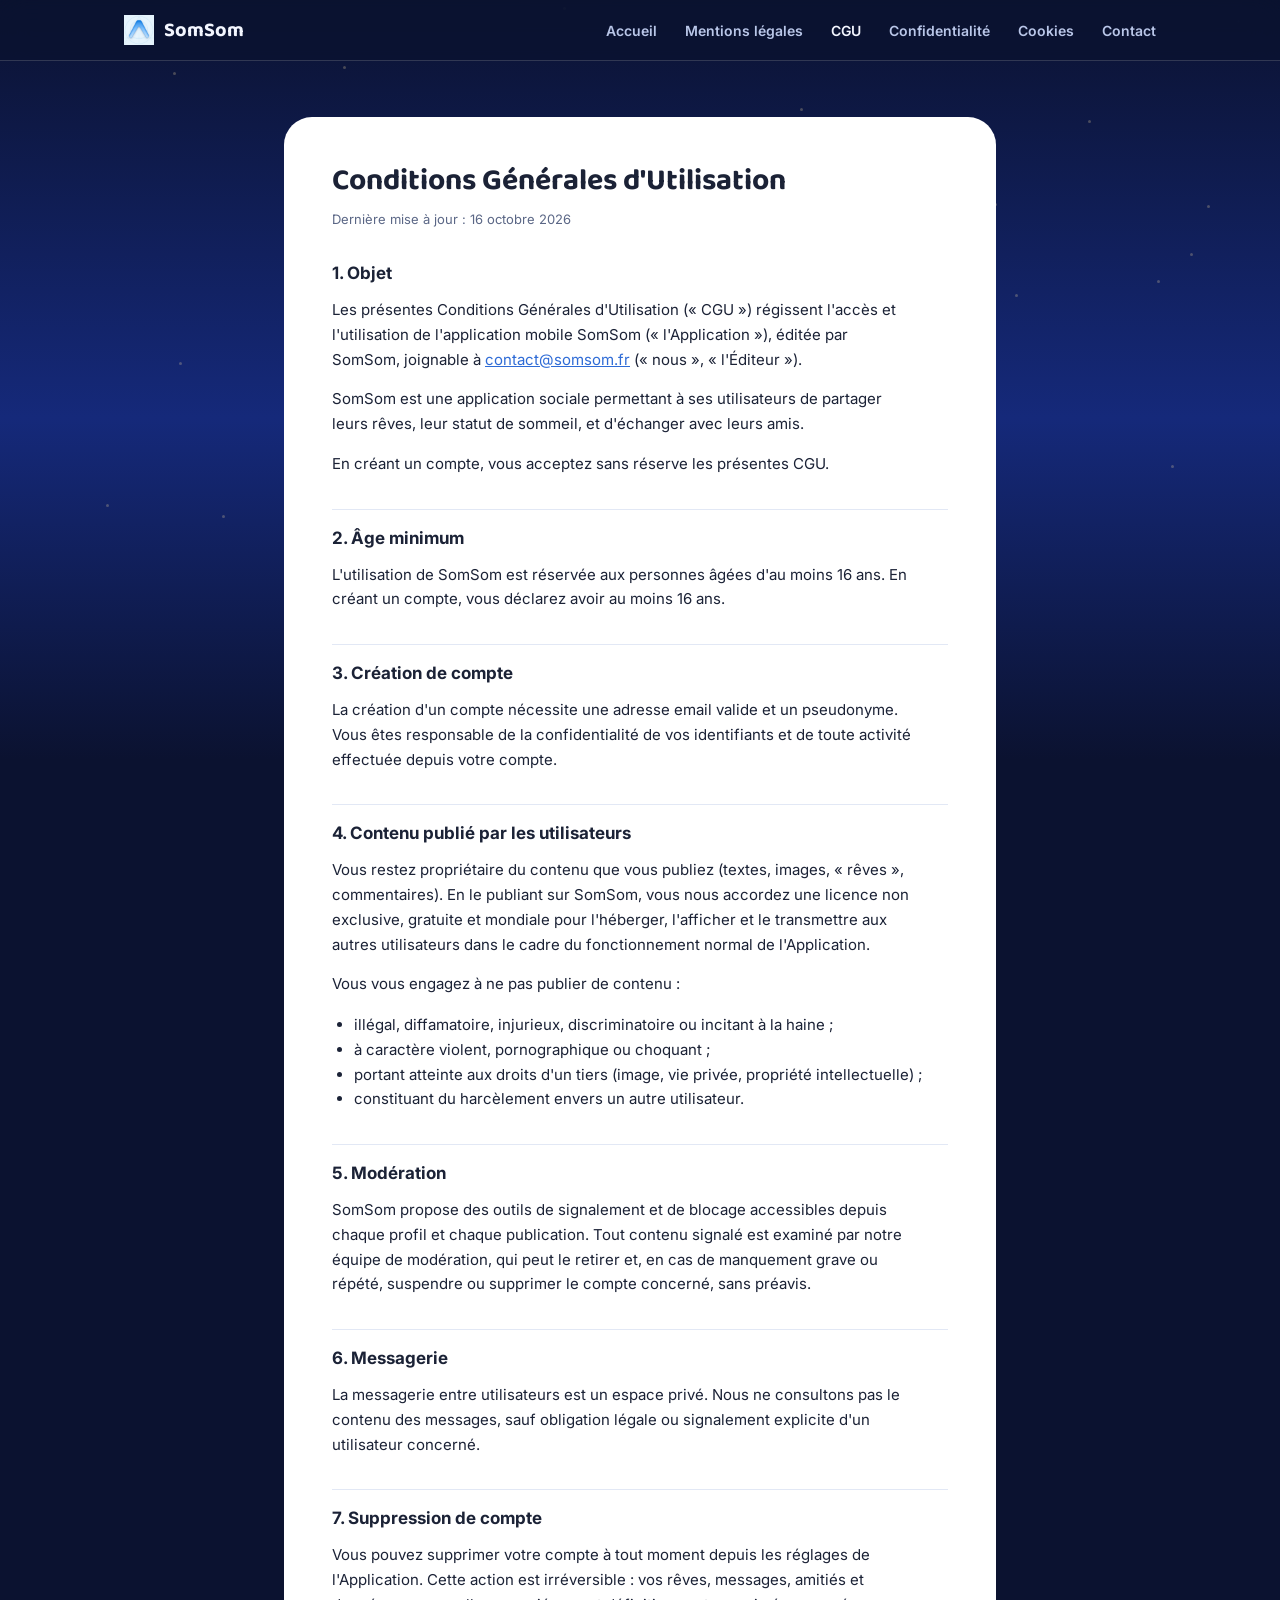
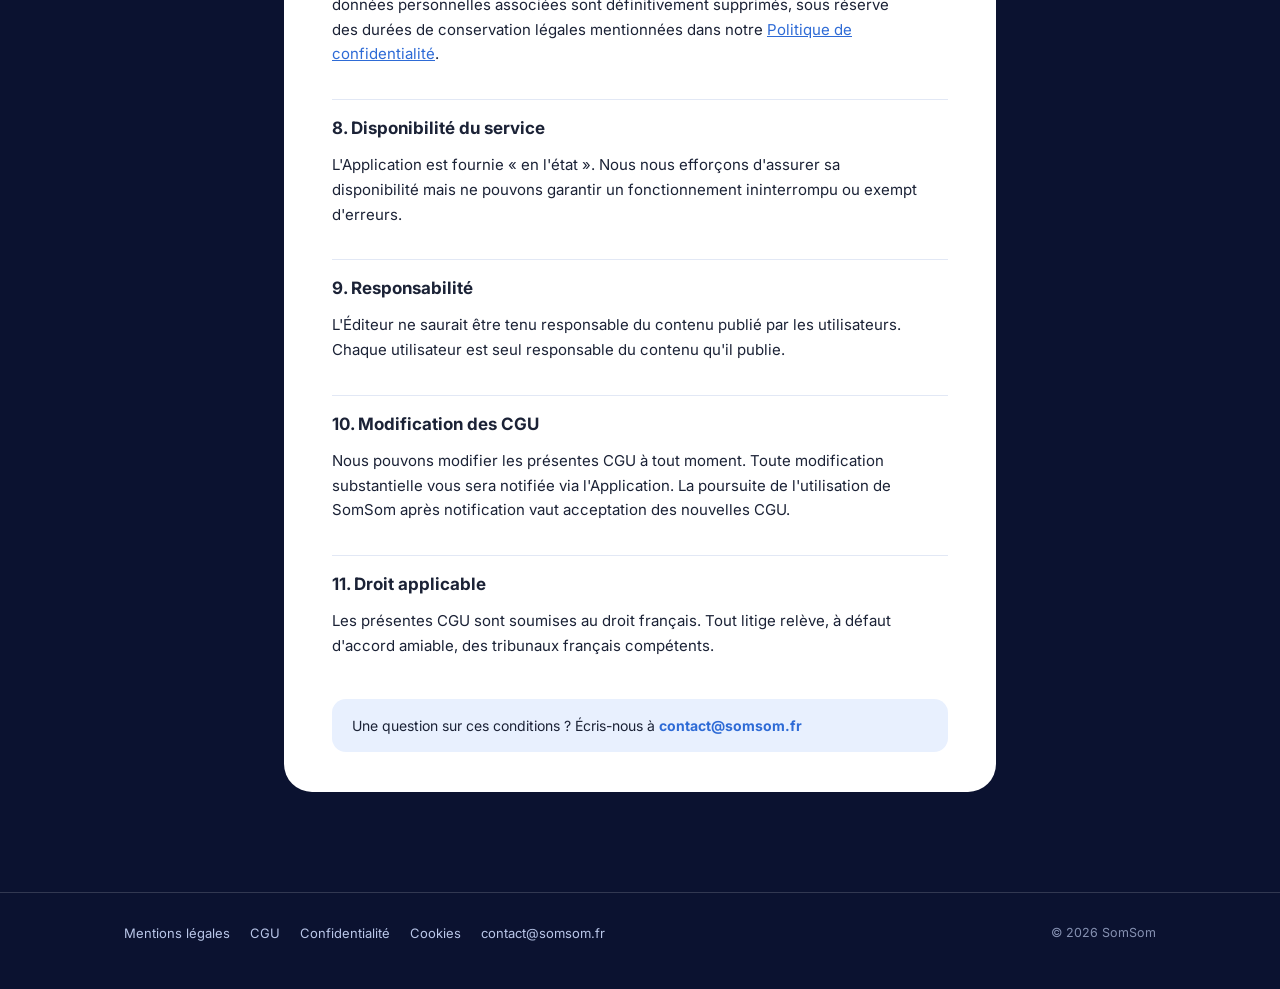
==== cgu.html @ aab3b2e1 "Site SomSom : accueil, CGU, confidentialité, mentions légales, cookies" ====
<!doctype html>
<html lang="fr">
<head>
<meta charset="utf-8">
<meta name="viewport" content="width=device-width, initial-scale=1, viewport-fit=cover">
<title>Conditions Générales d'Utilisation — SomSom</title>
<meta name="description" content="Conditions Générales d'Utilisation de l'application SomSom.">
<link rel="icon" href="assets/favicon.png">
<link rel="preconnect" href="https://fonts.googleapis.com">
<link rel="preconnect" href="https://fonts.gstatic.com" crossorigin>
<link href="https://fonts.googleapis.com/css2?family=Baloo+2:wght@600;700;800&family=Inter:wght@400;500;600;700&display=swap" rel="stylesheet">
<link rel="stylesheet" href="styles.css">
</head>
<body class="legal-page">

<div class="sky"></div>
<div class="stars"></div>

<header class="nav">
  <div class="nav-inner">
    <a href="index.html" class="brand"><img src="assets/icon.png" alt=""> SomSom</a>
    <nav class="links">
      <a href="index.html">Accueil</a>
      <a href="mentions-legales.html">Mentions légales</a>
      <a href="cgu.html" class="active">CGU</a>
      <a href="confidentialite.html">Confidentialité</a>
      <a href="cookies.html">Cookies</a>
      <a href="mailto:contact@somsom.fr">Contact</a>
    </nav>
    <button class="nav-toggle" aria-label="Menu">☰</button>
  </div>
</header>

<main>
  <div class="doc-card">
    <h1>Conditions Générales d'Utilisation</h1>
    <div class="updated">Dernière mise à jour : 16 octobre 2026</div>

    <h2>1. Objet</h2>
    <p>Les présentes Conditions Générales d'Utilisation (« CGU ») régissent l'accès et l'utilisation de l'application mobile SomSom (« l'Application »), éditée par SomSom, joignable à <a class="inline" href="mailto:contact@somsom.fr">contact@somsom.fr</a> (« nous », « l'Éditeur »).</p>
    <p>SomSom est une application sociale permettant à ses utilisateurs de partager leurs rêves, leur statut de sommeil, et d'échanger avec leurs amis.</p>
    <p>En créant un compte, vous acceptez sans réserve les présentes CGU.</p>

    <h2>2. Âge minimum</h2>
    <p>L'utilisation de SomSom est réservée aux personnes âgées d'au moins 16 ans. En créant un compte, vous déclarez avoir au moins 16 ans.</p>

    <h2>3. Création de compte</h2>
    <p>La création d'un compte nécessite une adresse email valide et un pseudonyme. Vous êtes responsable de la confidentialité de vos identifiants et de toute activité effectuée depuis votre compte.</p>

    <h2>4. Contenu publié par les utilisateurs</h2>
    <p>Vous restez propriétaire du contenu que vous publiez (textes, images, « rêves », commentaires). En le publiant sur SomSom, vous nous accordez une licence non exclusive, gratuite et mondiale pour l'héberger, l'afficher et le transmettre aux autres utilisateurs dans le cadre du fonctionnement normal de l'Application.</p>
    <p>Vous vous engagez à ne pas publier de contenu :</p>
    <ul>
      <li>illégal, diffamatoire, injurieux, discriminatoire ou incitant à la haine ;</li>
      <li>à caractère violent, pornographique ou choquant ;</li>
      <li>portant atteinte aux droits d'un tiers (image, vie privée, propriété intellectuelle) ;</li>
      <li>constituant du harcèlement envers un autre utilisateur.</li>
    </ul>

    <h2>5. Modération</h2>
    <p>SomSom propose des outils de signalement et de blocage accessibles depuis chaque profil et chaque publication. Tout contenu signalé est examiné par notre équipe de modération, qui peut le retirer et, en cas de manquement grave ou répété, suspendre ou supprimer le compte concerné, sans préavis.</p>

    <h2>6. Messagerie</h2>
    <p>La messagerie entre utilisateurs est un espace privé. Nous ne consultons pas le contenu des messages, sauf obligation légale ou signalement explicite d'un utilisateur concerné.</p>

    <h2>7. Suppression de compte</h2>
    <p>Vous pouvez supprimer votre compte à tout moment depuis les réglages de l'Application. Cette action est irréversible : vos rêves, messages, amitiés et données personnelles associées sont définitivement supprimés, sous réserve des durées de conservation légales mentionnées dans notre <a class="inline" href="confidentialite.html">Politique de confidentialité</a>.</p>

    <h2>8. Disponibilité du service</h2>
    <p>L'Application est fournie « en l'état ». Nous nous efforçons d'assurer sa disponibilité mais ne pouvons garantir un fonctionnement ininterrompu ou exempt d'erreurs.</p>

    <h2>9. Responsabilité</h2>
    <p>L'Éditeur ne saurait être tenu responsable du contenu publié par les utilisateurs. Chaque utilisateur est seul responsable du contenu qu'il publie.</p>

    <h2>10. Modification des CGU</h2>
    <p>Nous pouvons modifier les présentes CGU à tout moment. Toute modification substantielle vous sera notifiée via l'Application. La poursuite de l'utilisation de SomSom après notification vaut acceptation des nouvelles CGU.</p>

    <h2>11. Droit applicable</h2>
    <p>Les présentes CGU sont soumises au droit français. Tout litige relève, à défaut d'accord amiable, des tribunaux français compétents.</p>

    <div class="contact-box">
      Une question sur ces conditions ? Écris-nous à <a href="mailto:contact@somsom.fr">contact@somsom.fr</a>
    </div>
  </div>
</main>

<footer>
  <div class="container">
    <div class="foot-links">
      <a href="mentions-legales.html">Mentions légales</a>
      <a href="cgu.html">CGU</a>
      <a href="confidentialite.html">Confidentialité</a>
      <a href="cookies.html">Cookies</a>
      <a href="mailto:contact@somsom.fr">contact@somsom.fr</a>
    </div>
    <div class="copy">© 2026 SomSom</div>
  </div>
</footer>

<script src="main.js"></script>
</body>
</html>
---- styles.css ----
/* ===== Tokens (repris de la palette de l'app SomSom) ===== */
:root {
  --sky-top: #0B1230;
  --sky-mid: #15297A;
  --sky-horizon: #2E6BD6;
  --cloud-white: #FFFFFF;
  --text-primary: #F3F6FF;
  --text-secondary: #B9C6E8;
  --accent-pink: #FF8FD6;
  --accent-blue: #5FB0F2;
  --surface: rgba(8, 14, 32, 0.62);
  --surface-border: rgba(255, 255, 255, 0.16);
  --card-bg: #FFFFFF;
  --card-text: #1B2236;
  --card-text-dim: #5B6786;
  --card-border: #E2E8F5;
  --radius-lg: 28px;
  --radius-md: 16px;
  --radius-sm: 10px;
  --max-width: 1080px;
  --font-display: "Baloo 2", "Fredoka", system-ui, sans-serif;
  --font-body: "Inter", system-ui, -apple-system, "Segoe UI", sans-serif;
}

* { box-sizing: border-box; }
html { scroll-behavior: smooth; }

body {
  margin: 0;
  font-family: var(--font-body);
  color: var(--text-primary);
  background: var(--sky-top);
  overflow-x: hidden;
}

img { max-width: 100%; display: block; }
a { color: inherit; }

.container {
  max-width: var(--max-width);
  margin: 0 auto;
  padding: 0 24px;
}

/* ===== Ciel animé de fond ===== */
/* Dégradé confiné à la zone du hero (pas `fixed` plein écran) : au-delà de
   la hauteur de la fenêtre au chargement, un fond fixe laisse apparaître un
   raccord net avec le `background` plat du body plus bas dans la page. Le
   dégradé revient volontairement à --sky-top en bas, pour se fondre dans le
   corps de page sans transition visible. */
.sky {
  position: absolute;
  top: 0;
  left: 0;
  right: 0;
  height: 760px;
  z-index: -2;
  background: linear-gradient(180deg, var(--sky-top) 0%, var(--sky-mid) 55%, var(--sky-top) 100%);
  pointer-events: none;
}
.stars {
  position: absolute;
  top: 0;
  left: 0;
  right: 0;
  height: 760px;
  z-index: -1;
  pointer-events: none;
}
.star {
  position: absolute;
  width: 3px;
  height: 3px;
  background: #FFE9A8;
  border-radius: 50%;
  opacity: 0.25;
  animation: twinkle 3.2s ease-in-out infinite;
}
@keyframes twinkle {
  0%, 100% { opacity: 0.15; transform: scale(0.8); }
  50% { opacity: 0.9; transform: scale(1.15); }
}
.drift-cloud {
  position: absolute;
  opacity: 0.9;
  animation: drift 26s ease-in-out infinite;
  filter: drop-shadow(0 8px 20px rgba(0,0,0,0.25));
}
@keyframes drift {
  0%, 100% { transform: translateX(0) translateY(0); }
  50% { transform: translateX(22px) translateY(-14px); }
}

/* ===== Nav ===== */
header.nav {
  position: sticky;
  top: 0;
  z-index: 20;
  backdrop-filter: blur(14px);
  background: rgba(11, 18, 48, 0.72);
  border-bottom: 1px solid var(--surface-border);
}
.nav-inner {
  max-width: var(--max-width);
  margin: 0 auto;
  padding: 14px 24px;
  display: flex;
  align-items: center;
  justify-content: space-between;
}
.brand {
  display: flex;
  align-items: center;
  gap: 10px;
  font-family: var(--font-display);
  font-weight: 700;
  font-size: 20px;
  text-decoration: none;
  color: var(--text-primary);
}
.brand img { width: 30px; height: 30px; }
nav.links {
  display: flex;
  gap: 28px;
}
nav.links a {
  text-decoration: none;
  color: var(--text-secondary);
  font-size: 14px;
  font-weight: 600;
  transition: color 0.15s;
}
nav.links a:hover, nav.links a.active { color: var(--text-primary); }
.nav-toggle {
  display: none;
  background: none;
  border: none;
  color: var(--text-primary);
  font-size: 22px;
  cursor: pointer;
}
@media (max-width: 720px) {
  nav.links {
    position: fixed;
    top: 60px;
    left: 0;
    right: 0;
    background: var(--sky-top);
    border-bottom: 1px solid var(--surface-border);
    flex-direction: column;
    padding: 18px 24px 24px;
    gap: 16px;
    display: none;
  }
  nav.links.open { display: flex; }
  .nav-toggle { display: block; }
}

/* ===== Hero ===== */
.hero {
  padding: 90px 24px 60px;
  text-align: center;
  position: relative;
}
.hero img.mascot {
  width: min(380px, 80vw);
  margin: 0 auto 8px;
  animation: float 5s ease-in-out infinite;
}
@keyframes float {
  0%, 100% { transform: translateY(0); }
  50% { transform: translateY(-12px); }
}
.hero h1 {
  font-family: var(--font-display);
  font-size: clamp(28px, 5vw, 44px);
  margin: 10px 0 14px;
  text-wrap: balance;
}
.hero p.lede {
  color: var(--text-secondary);
  font-size: 17px;
  max-width: 560px;
  margin: 0 auto 32px;
  line-height: 1.6;
}
.store-badges {
  display: flex;
  gap: 14px;
  justify-content: center;
  flex-wrap: wrap;
}
.store-badge {
  display: inline-flex;
  align-items: center;
  gap: 10px;
  background: var(--surface);
  border: 1px solid var(--surface-border);
  border-radius: 999px;
  padding: 12px 22px;
  font-size: 13px;
  font-weight: 700;
  color: var(--text-primary);
  opacity: 0.75;
}
.store-badge .dot {
  width: 7px; height: 7px; border-radius: 50%;
  background: var(--accent-pink);
}

/* ===== Features ===== */
.features {
  padding: 50px 24px 90px;
}
.features-grid {
  display: grid;
  grid-template-columns: repeat(auto-fit, minmax(220px, 1fr));
  gap: 20px;
  max-width: var(--max-width);
  margin: 0 auto;
}
.feature-card {
  background: var(--surface);
  border: 1px solid var(--surface-border);
  border-radius: var(--radius-lg);
  padding: 28px 24px;
  /* Visible par défaut (pas de JS, JS cassé, capture automatisée qui ne
     déclenche jamais de scroll réel) : l'animation d'entrée est un bonus
     ajouté par `.js`, jamais une condition pour que le contenu existe. */
  opacity: 1;
  transform: none;
}
.js .feature-card {
  opacity: 0;
  transform: translateY(16px);
  transition: opacity 0.6s ease, transform 0.6s ease;
}
.js .feature-card.visible { opacity: 1; transform: translateY(0); }
.feature-card .emoji { font-size: 30px; margin-bottom: 14px; }
.feature-card h3 {
  font-family: var(--font-display);
  font-size: 18px;
  margin: 0 0 8px;
}
.feature-card p {
  color: var(--text-secondary);
  font-size: 14px;
  line-height: 1.6;
  margin: 0;
}

/* ===== Section générique (pages légales) ===== */
.legal-page main {
  max-width: 760px;
  margin: 0 auto;
  padding: 56px 24px 100px;
}
.legal-page .doc-card {
  background: var(--card-bg);
  color: var(--card-text);
  border-radius: var(--radius-lg);
  padding: 40px clamp(20px, 5vw, 48px);
}
.legal-page h1 {
  font-family: var(--font-display);
  font-size: 30px;
  margin: 0 0 6px;
}
.legal-page .updated {
  color: var(--card-text-dim);
  font-size: 13px;
  margin-bottom: 36px;
}
.legal-page h2 {
  font-size: 17px;
  font-weight: 700;
  margin: 32px 0 10px;
  padding-top: 18px;
  border-top: 1px solid var(--card-border);
}
.legal-page h2:first-of-type { border-top: none; padding-top: 0; }
.legal-page p, .legal-page li {
  font-size: 15px;
  line-height: 1.65;
  max-width: 65ch;
}
.legal-page ul { padding-left: 22px; }
.legal-page table { border-collapse: collapse; width: 100%; margin: 4px 0 20px; font-size: 13.5px; }
.legal-page th, .legal-page td { text-align: left; padding: 9px 12px; border-bottom: 1px solid var(--card-border); vertical-align: top; }
.legal-page th { color: var(--card-text-dim); font-weight: 700; font-size: 11.5px; text-transform: uppercase; letter-spacing: 0.4px; }
.legal-page a.inline { color: var(--sky-horizon); text-decoration: underline; }
.legal-page .contact-box {
  margin-top: 40px;
  padding: 18px 20px;
  background: #E8F0FE;
  border-radius: 14px;
  font-size: 14px;
}
.legal-page .contact-box a { color: var(--sky-horizon); font-weight: 700; text-decoration: none; }
.legal-page .notice {
  background: #FFF4E5;
  border: 1px solid #F3D9A8;
  border-radius: 12px;
  padding: 14px 18px;
  font-size: 13.5px;
  color: #6B4E16;
  margin-bottom: 28px;
}

/* ===== Footer ===== */
footer {
  border-top: 1px solid var(--surface-border);
  padding: 32px 24px 48px;
  text-align: center;
}
footer .container {
  display: flex;
  flex-wrap: wrap;
  gap: 18px;
  justify-content: space-between;
  align-items: center;
}
footer .foot-links {
  display: flex;
  gap: 20px;
  flex-wrap: wrap;
}
footer a {
  color: var(--text-secondary);
  text-decoration: none;
  font-size: 13px;
}
footer a:hover { color: var(--text-primary); }
footer .copy {
  color: var(--text-secondary);
  font-size: 12.5px;
  opacity: 0.7;
}

@media (prefers-reduced-motion: reduce) {
  .star, .drift-cloud, .hero img.mascot, .feature-card { animation: none !important; transition: none !important; }
}
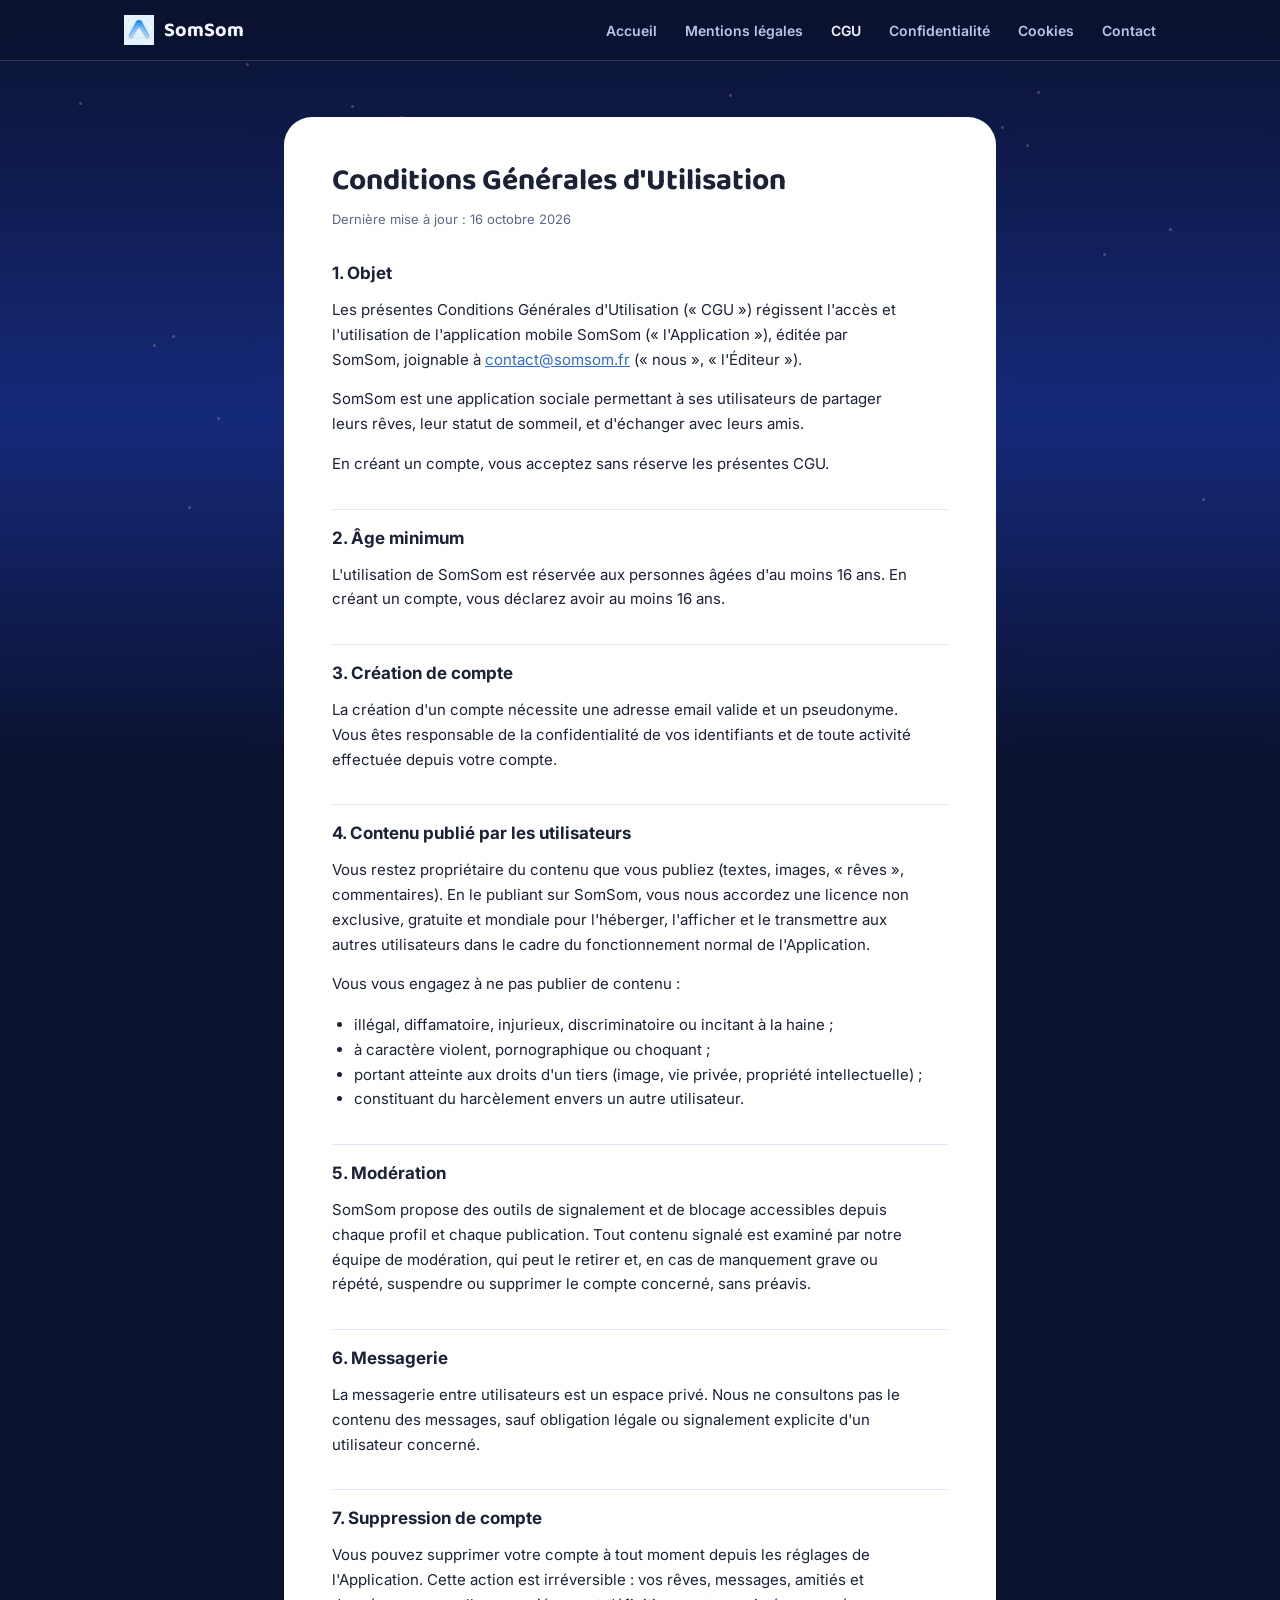
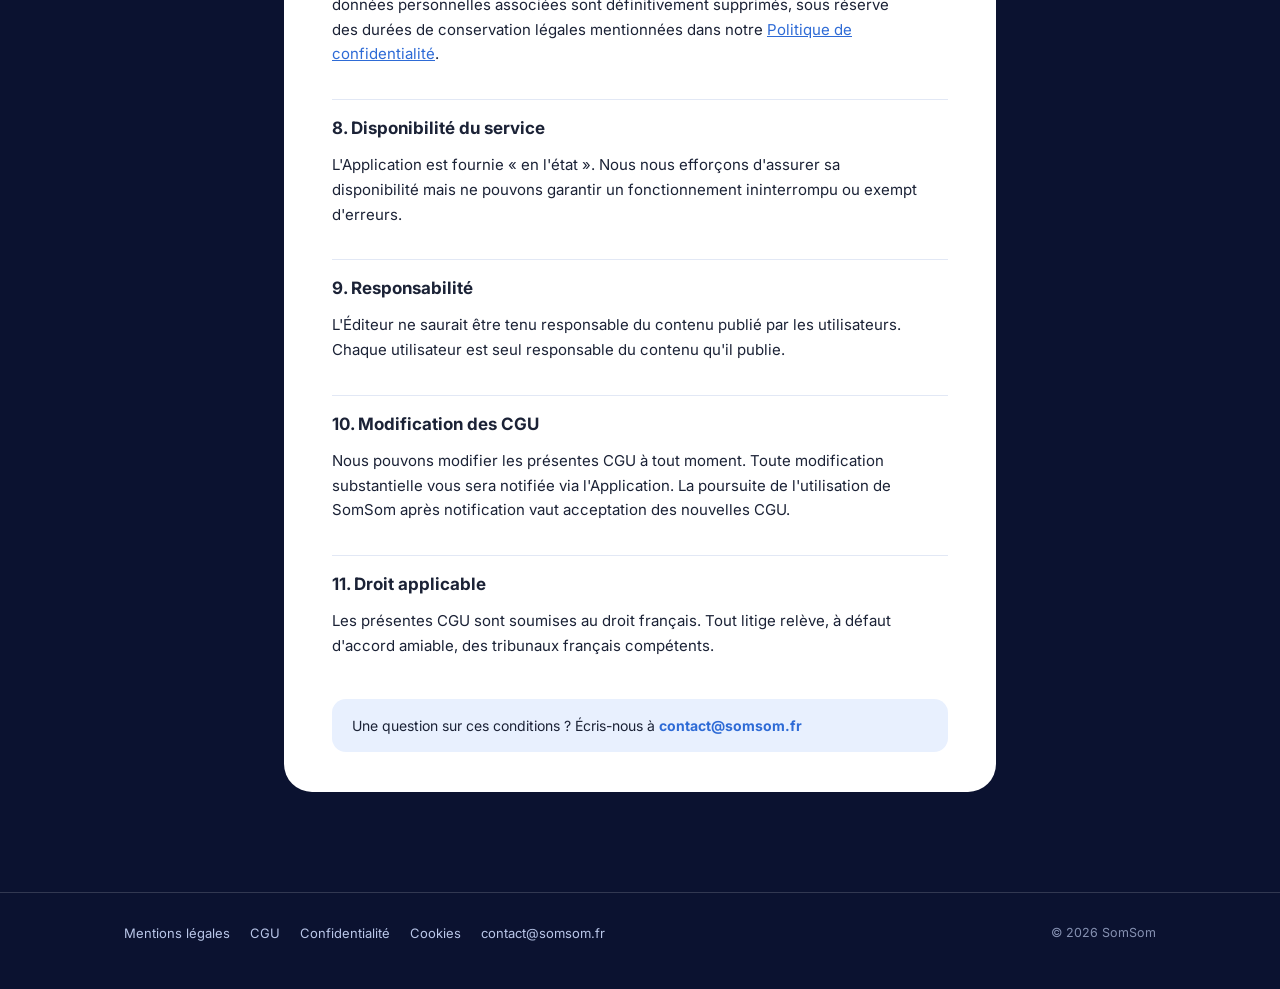
==== commit f544abb7: "SEO: canonical, Open Graph, robots.txt, sitemap.xml" ====
--- a/cgu.html
+++ b/cgu.html
@@ -6,6 +6,7 @@
 <title>Conditions Générales d'Utilisation — SomSom</title>
 <meta name="description" content="Conditions Générales d'Utilisation de l'application SomSom.">
 <link rel="icon" href="assets/favicon.png">
+<link rel="canonical" href="https://dataeasy01.github.io/somsom-site/cgu.html">
 <link rel="preconnect" href="https://fonts.googleapis.com">
 <link rel="preconnect" href="https://fonts.gstatic.com" crossorigin>
 <link href="https://fonts.googleapis.com/css2?family=Baloo+2:wght@600;700;800&family=Inter:wght@400;500;600;700&display=swap" rel="stylesheet">
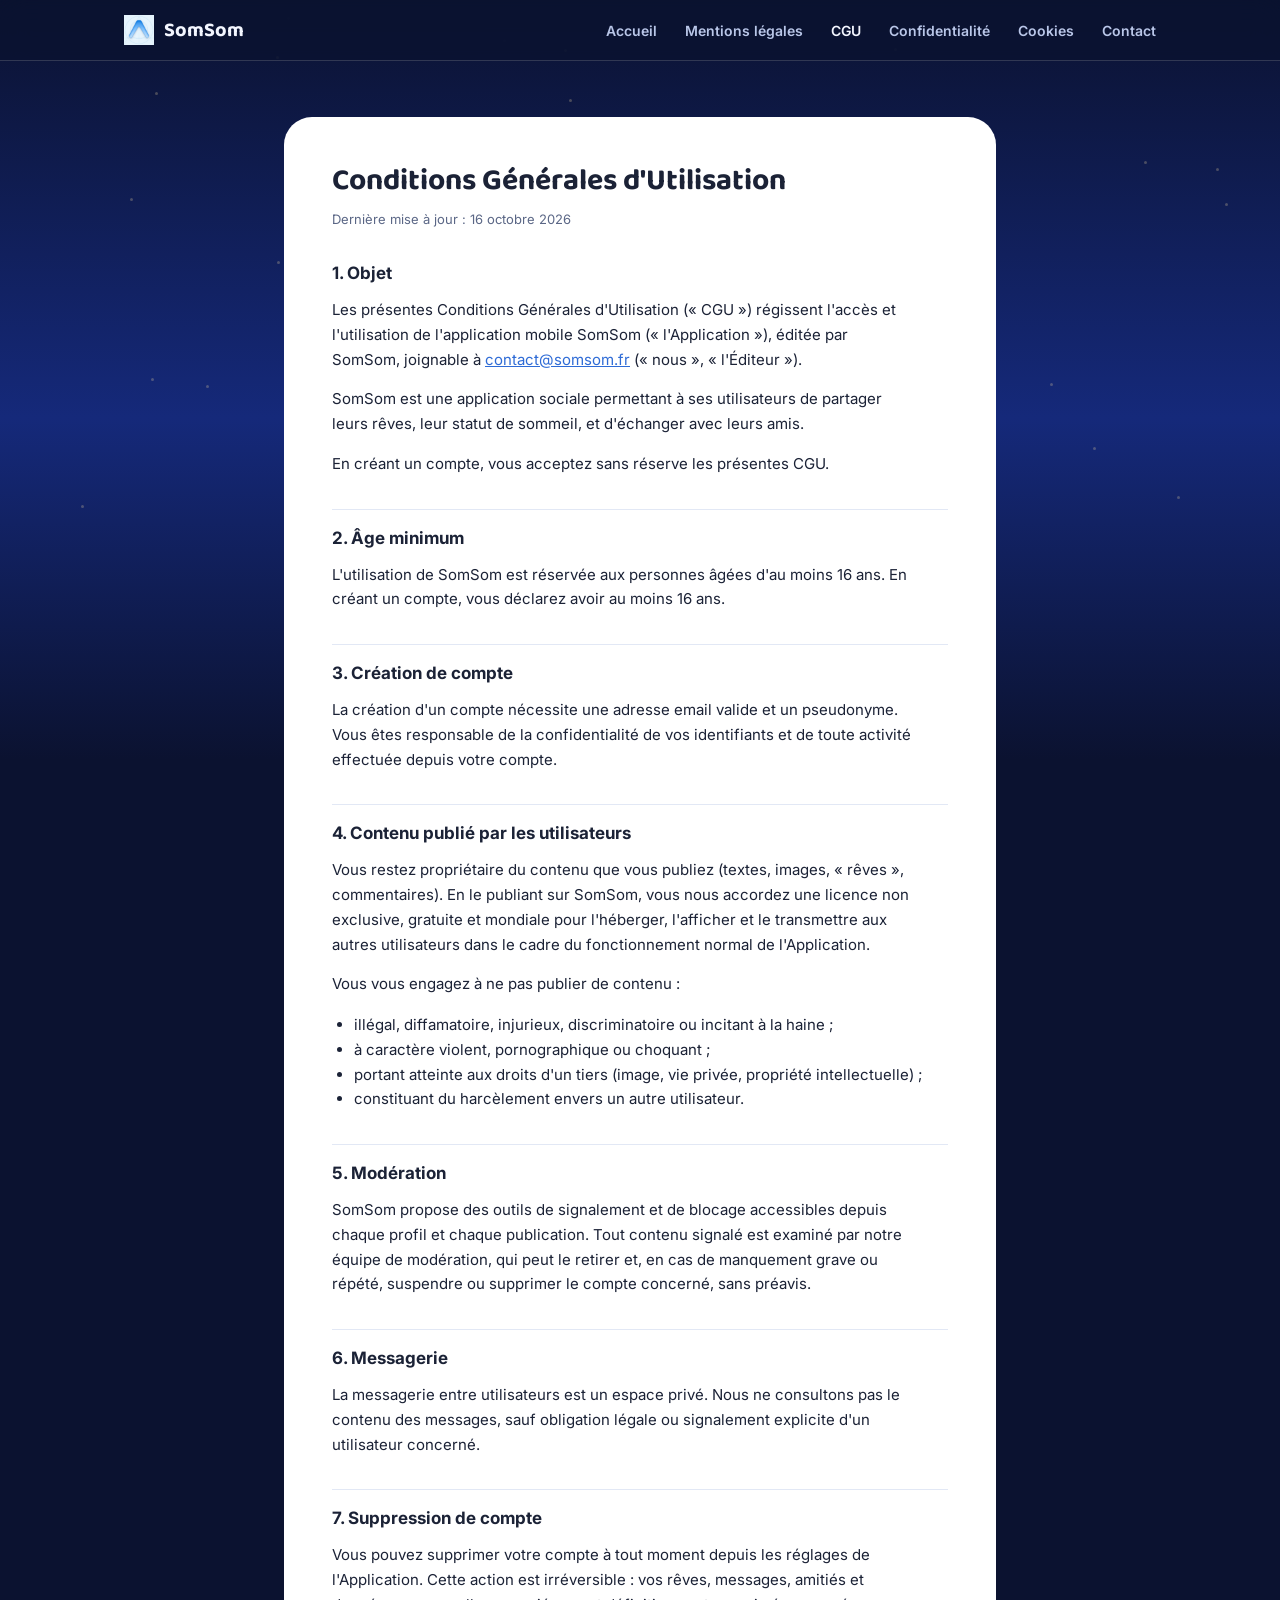
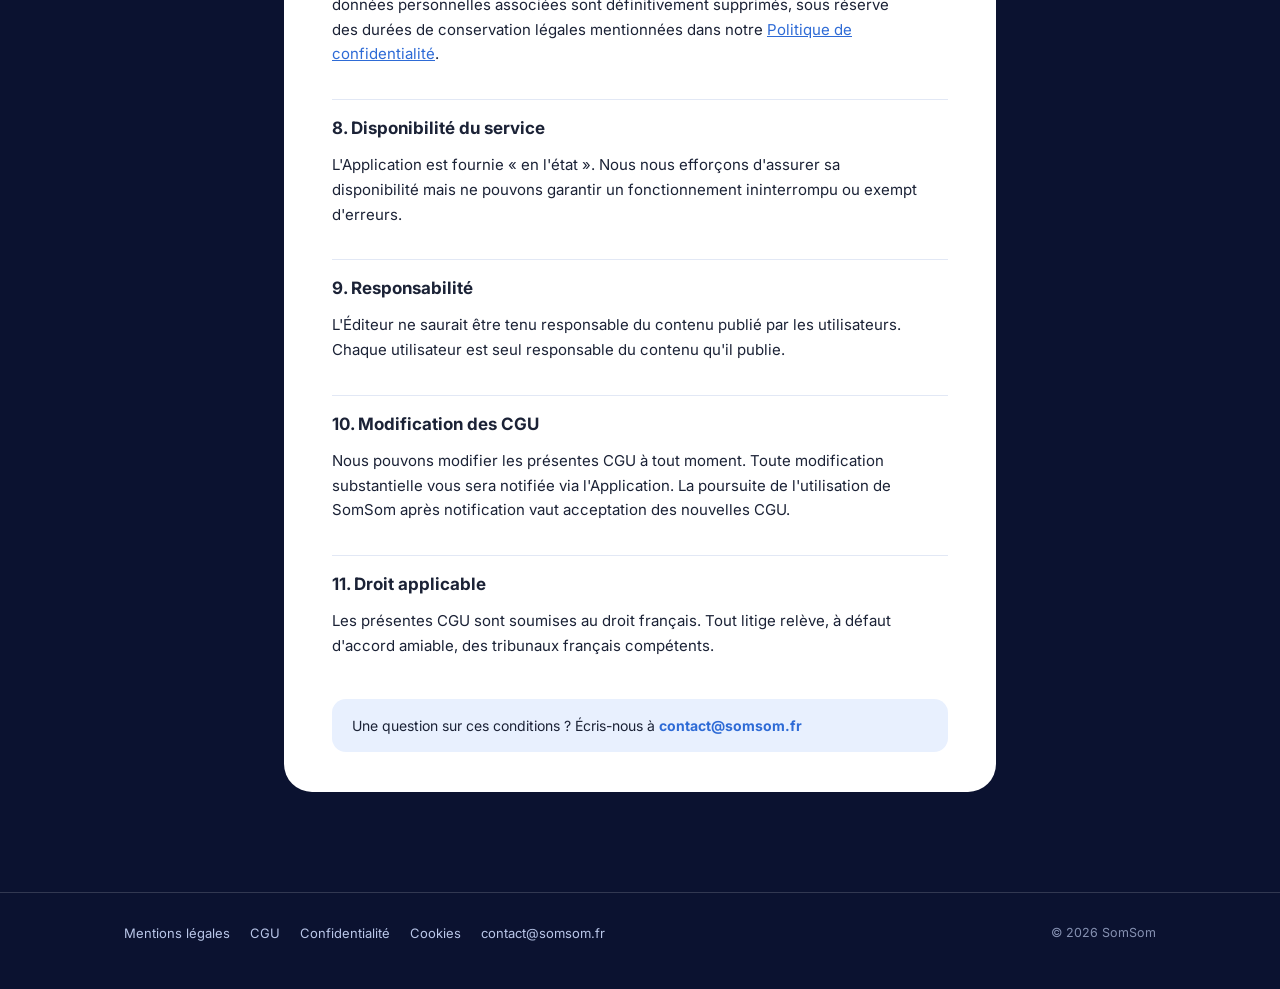
==== commit 88284111: "Checklist lancement : 404, favicons complets, Open Graph partout, CTA sticky mobile, liste d'attente" ====
--- a/cgu.html
+++ b/cgu.html
@@ -5,8 +5,18 @@
 <meta name="viewport" content="width=device-width, initial-scale=1, viewport-fit=cover">
 <title>Conditions Générales d'Utilisation — SomSom</title>
 <meta name="description" content="Conditions Générales d'Utilisation de l'application SomSom.">
-<link rel="icon" href="assets/favicon.png">
+<link rel="icon" type="image/png" sizes="32x32" href="assets/favicon-32x32.png">
+<link rel="icon" type="image/png" sizes="16x16" href="assets/favicon-16x16.png">
+<link rel="apple-touch-icon" sizes="180x180" href="assets/apple-touch-icon.png">
+<link rel="manifest" href="site.webmanifest">
+<meta name="theme-color" content="#0B1230">
 <link rel="canonical" href="https://dataeasy01.github.io/somsom-site/cgu.html">
+<meta property="og:title" content="CGU — SomSom">
+<meta property="og:description" content="Conditions Générales d'Utilisation de l'application SomSom.">
+<meta property="og:image" content="https://dataeasy01.github.io/somsom-site/assets/hero.png">
+<meta property="og:url" content="https://dataeasy01.github.io/somsom-site/cgu.html">
+<meta property="og:type" content="website">
+<meta name="twitter:card" content="summary_large_image">
 <link rel="preconnect" href="https://fonts.googleapis.com">
 <link rel="preconnect" href="https://fonts.gstatic.com" crossorigin>
 <link href="https://fonts.googleapis.com/css2?family=Baloo+2:wght@600;700;800&family=Inter:wght@400;500;600;700&display=swap" rel="stylesheet">
--- a/styles.css
+++ b/styles.css
@@ -208,6 +208,88 @@
   background: var(--accent-pink);
 }
 
+/* ===== Liste d'attente ===== */
+.waitlist {
+  margin: 36px auto 0;
+  max-width: 420px;
+}
+.waitlist-label {
+  color: var(--text-secondary);
+  font-size: 13px;
+  margin: 0 0 10px;
+}
+.waitlist-row {
+  display: flex;
+  gap: 8px;
+}
+.waitlist-row input {
+  flex: 1;
+  min-width: 0;
+  background: var(--surface);
+  border: 1px solid var(--surface-border);
+  border-radius: 999px;
+  padding: 13px 18px;
+  color: var(--text-primary);
+  font-size: 14px;
+  font-family: var(--font-body);
+}
+.waitlist-row input::placeholder { color: var(--text-secondary); opacity: 0.7; }
+.waitlist-row input:focus { outline: 2px solid var(--accent-blue); outline-offset: 1px; }
+.waitlist-row button {
+  background: var(--accent-blue);
+  color: #fff;
+  border: none;
+  border-radius: 999px;
+  padding: 0 20px;
+  font-weight: 700;
+  font-size: 14px;
+  font-family: var(--font-body);
+  cursor: pointer;
+  white-space: nowrap;
+}
+.waitlist-row button:disabled { opacity: 0.6; cursor: default; }
+.waitlist-msg {
+  min-height: 18px;
+  font-size: 12.5px;
+  margin: 10px 0 0;
+  color: var(--text-secondary);
+}
+.waitlist-msg.error { color: #FFB4B4; }
+.waitlist-msg.success { color: #9FE8B0; }
+@media (max-width: 420px) {
+  .waitlist-row { flex-direction: column; }
+}
+
+/* ===== CTA sticky mobile ===== */
+.sticky-cta {
+  display: none;
+}
+@media (max-width: 720px) {
+  .sticky-cta {
+    display: block;
+    position: fixed;
+    left: 16px;
+    right: 16px;
+    bottom: calc(16px + env(safe-area-inset-bottom, 0px));
+    z-index: 30;
+    background: var(--accent-blue);
+    border-radius: 999px;
+    box-shadow: 0 10px 30px rgba(0,0,0,0.35);
+    text-align: center;
+    transform: translateY(120%);
+    transition: transform 0.3s ease;
+  }
+  .sticky-cta.visible { transform: translateY(0); }
+  .sticky-cta a {
+    display: block;
+    padding: 14px 18px;
+    color: #fff;
+    font-weight: 700;
+    font-size: 14px;
+    text-decoration: none;
+  }
+}
+
 /* ===== Features ===== */
 .features {
   padding: 50px 24px 90px;
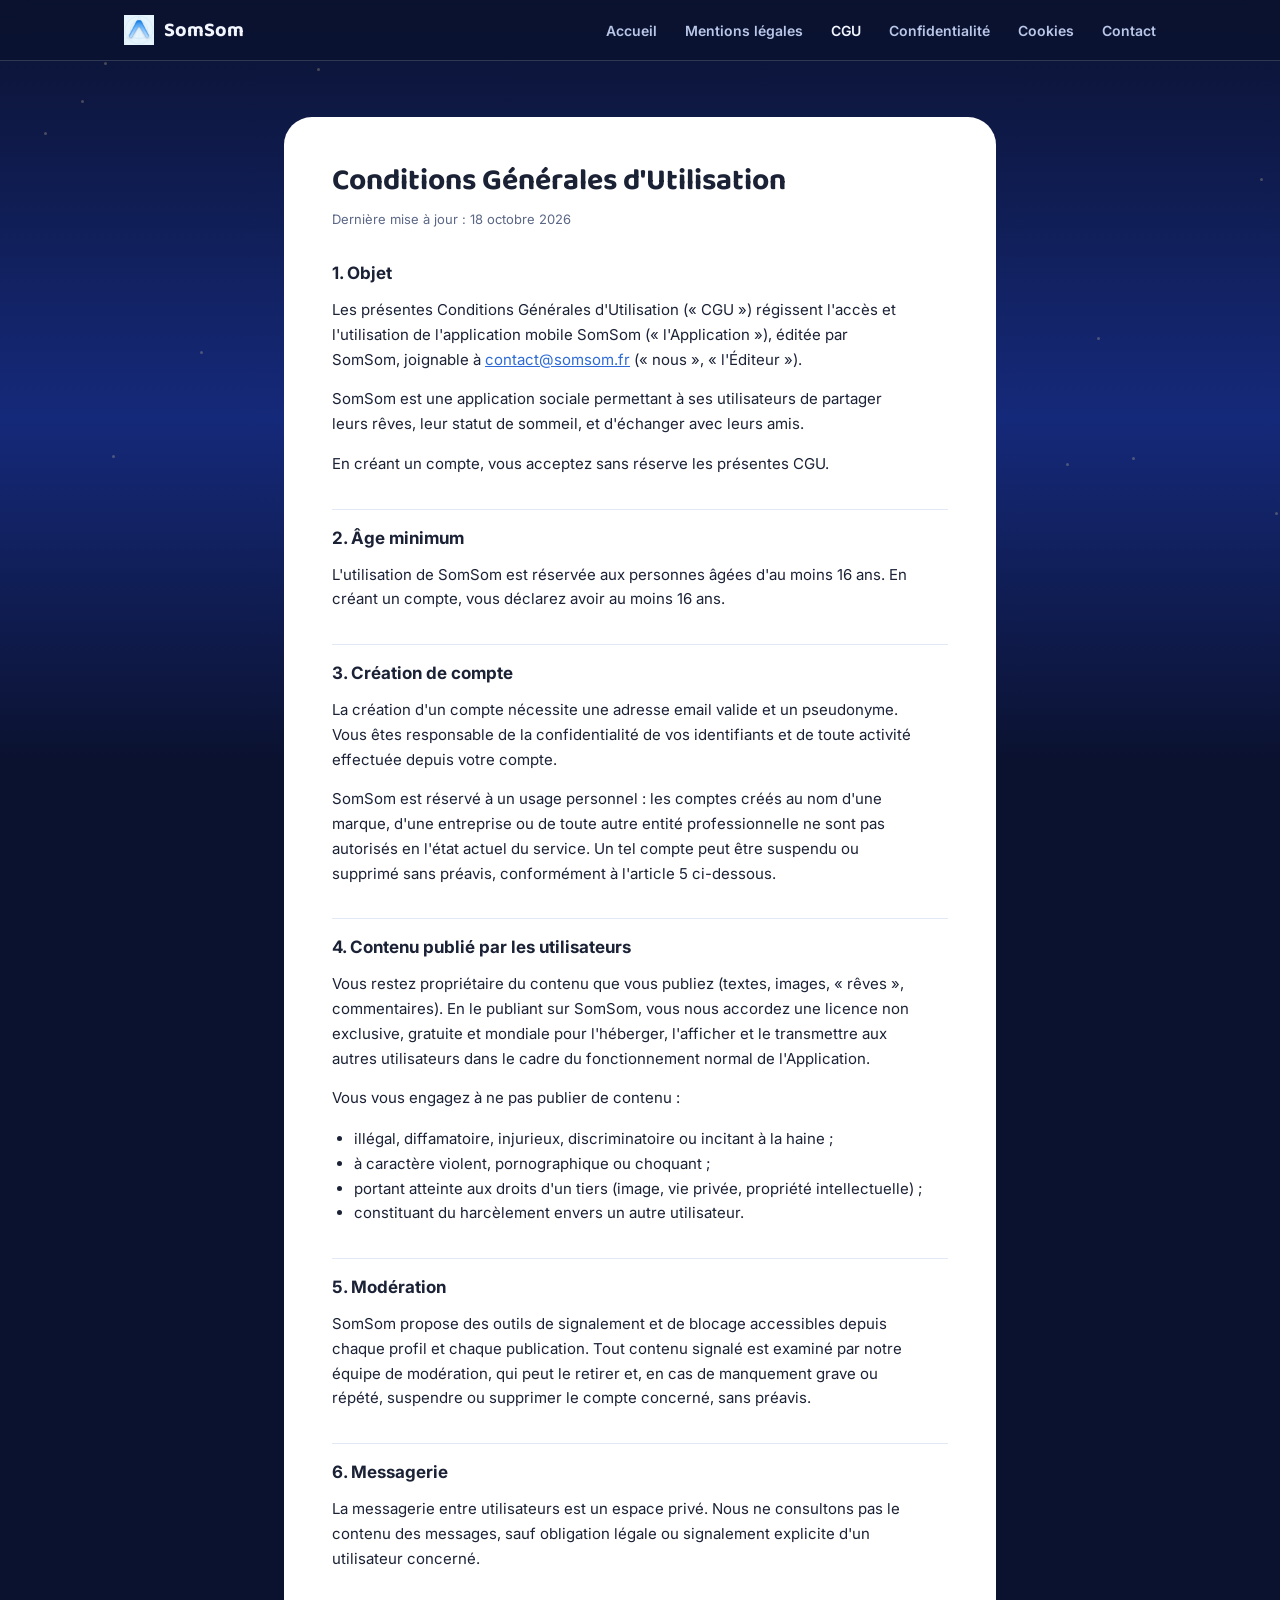
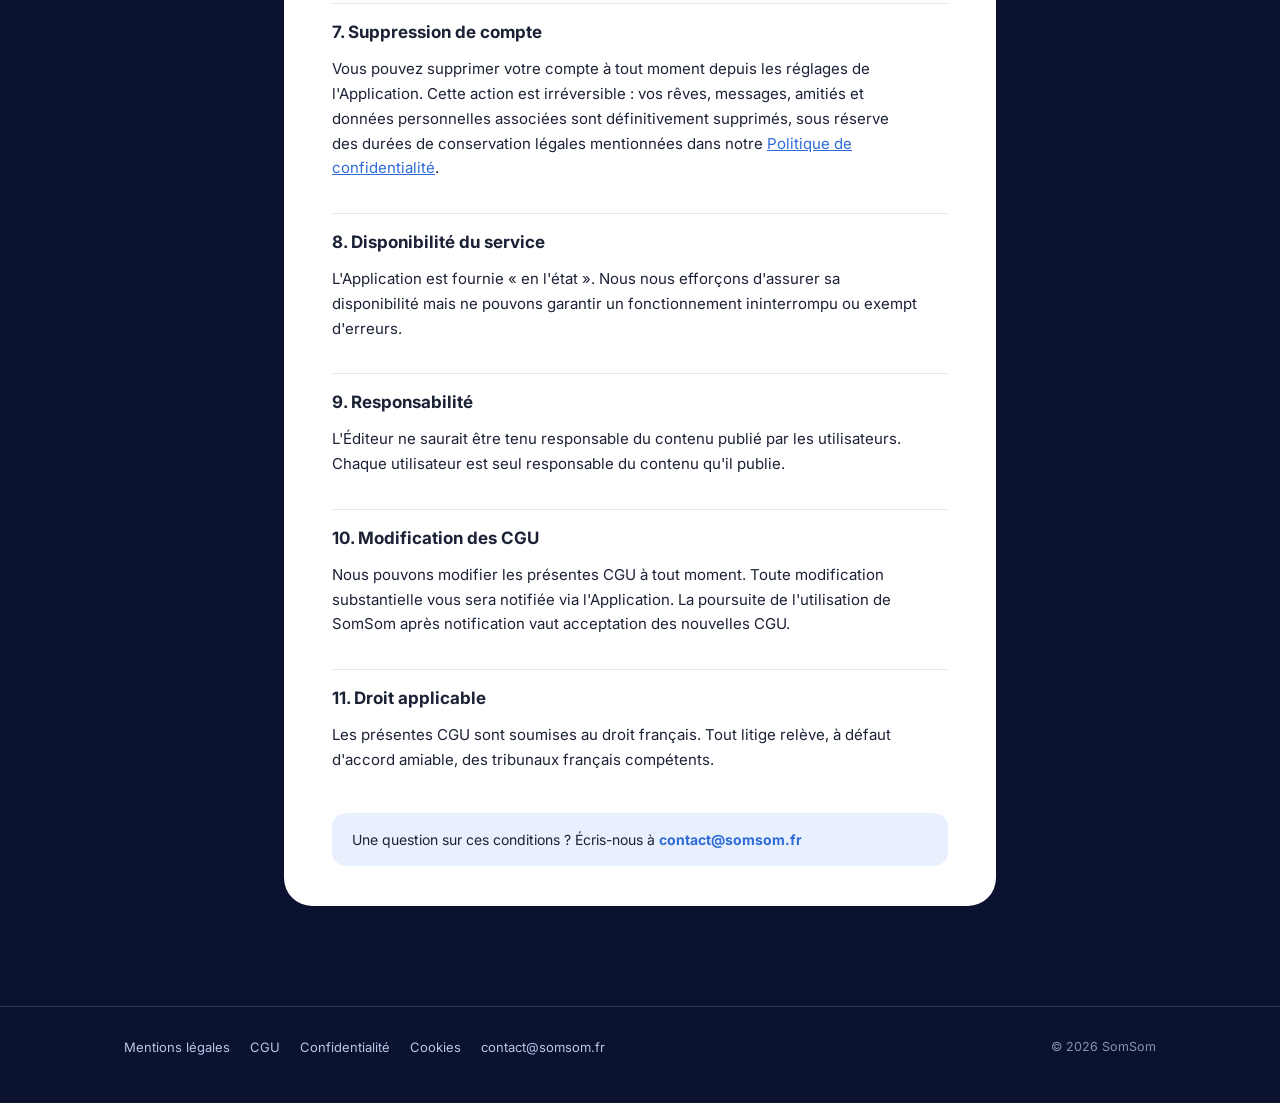
==== commit 9def2376: "CGU : interdit les comptes de marque/professionnels pour l'instant Décision produit : service réserv" ====
--- a/cgu.html
+++ b/cgu.html
@@ -45,7 +45,7 @@
 <main>
   <div class="doc-card">
     <h1>Conditions Générales d'Utilisation</h1>
-    <div class="updated">Dernière mise à jour : 16 octobre 2026</div>
+    <div class="updated">Dernière mise à jour : 18 octobre 2026</div>
 
     <h2>1. Objet</h2>
     <p>Les présentes Conditions Générales d'Utilisation (« CGU ») régissent l'accès et l'utilisation de l'application mobile SomSom (« l'Application »), éditée par SomSom, joignable à <a class="inline" href="mailto:contact@somsom.fr">contact@somsom.fr</a> (« nous », « l'Éditeur »).</p>
@@ -57,6 +57,7 @@
 
     <h2>3. Création de compte</h2>
     <p>La création d'un compte nécessite une adresse email valide et un pseudonyme. Vous êtes responsable de la confidentialité de vos identifiants et de toute activité effectuée depuis votre compte.</p>
+    <p>SomSom est réservé à un usage personnel : les comptes créés au nom d'une marque, d'une entreprise ou de toute autre entité professionnelle ne sont pas autorisés en l'état actuel du service. Un tel compte peut être suspendu ou supprimé sans préavis, conformément à l'article 5 ci-dessous.</p>
 
     <h2>4. Contenu publié par les utilisateurs</h2>
     <p>Vous restez propriétaire du contenu que vous publiez (textes, images, « rêves », commentaires). En le publiant sur SomSom, vous nous accordez une licence non exclusive, gratuite et mondiale pour l'héberger, l'afficher et le transmettre aux autres utilisateurs dans le cadre du fonctionnement normal de l'Application.</p>
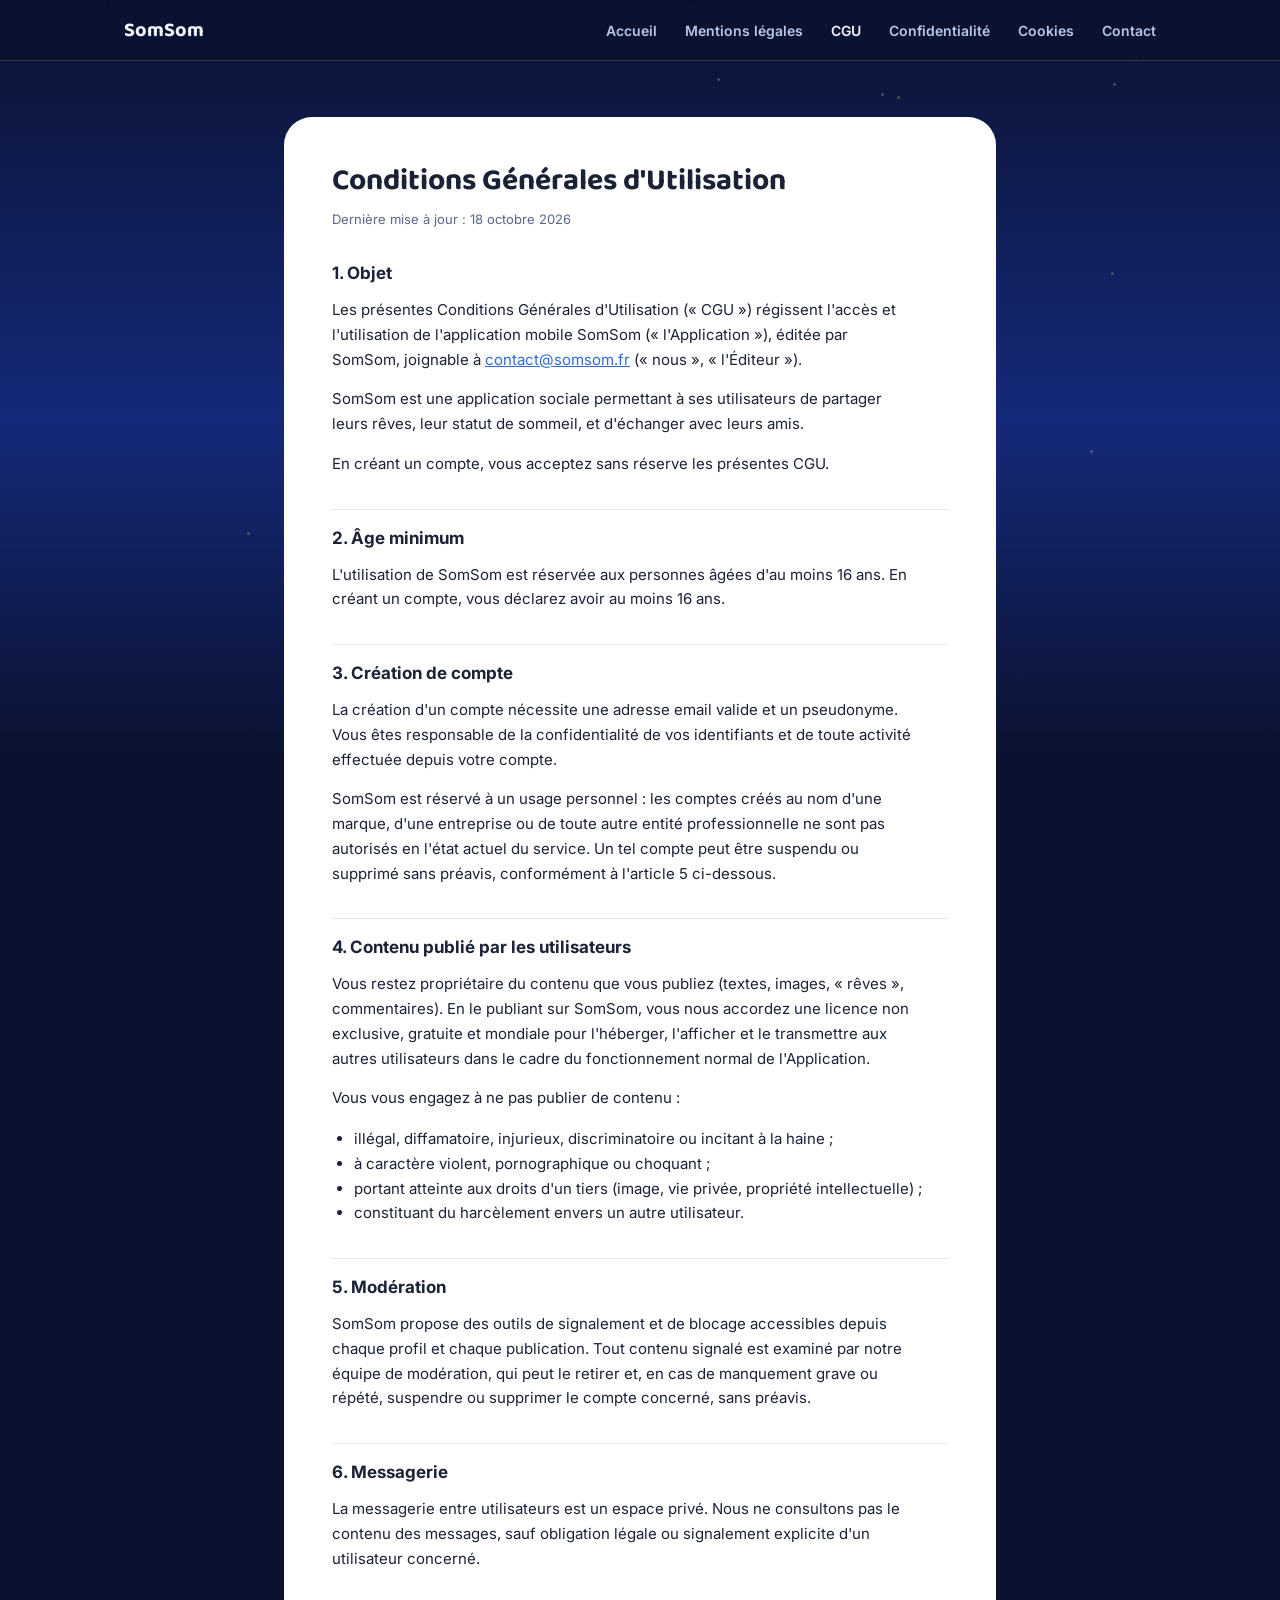
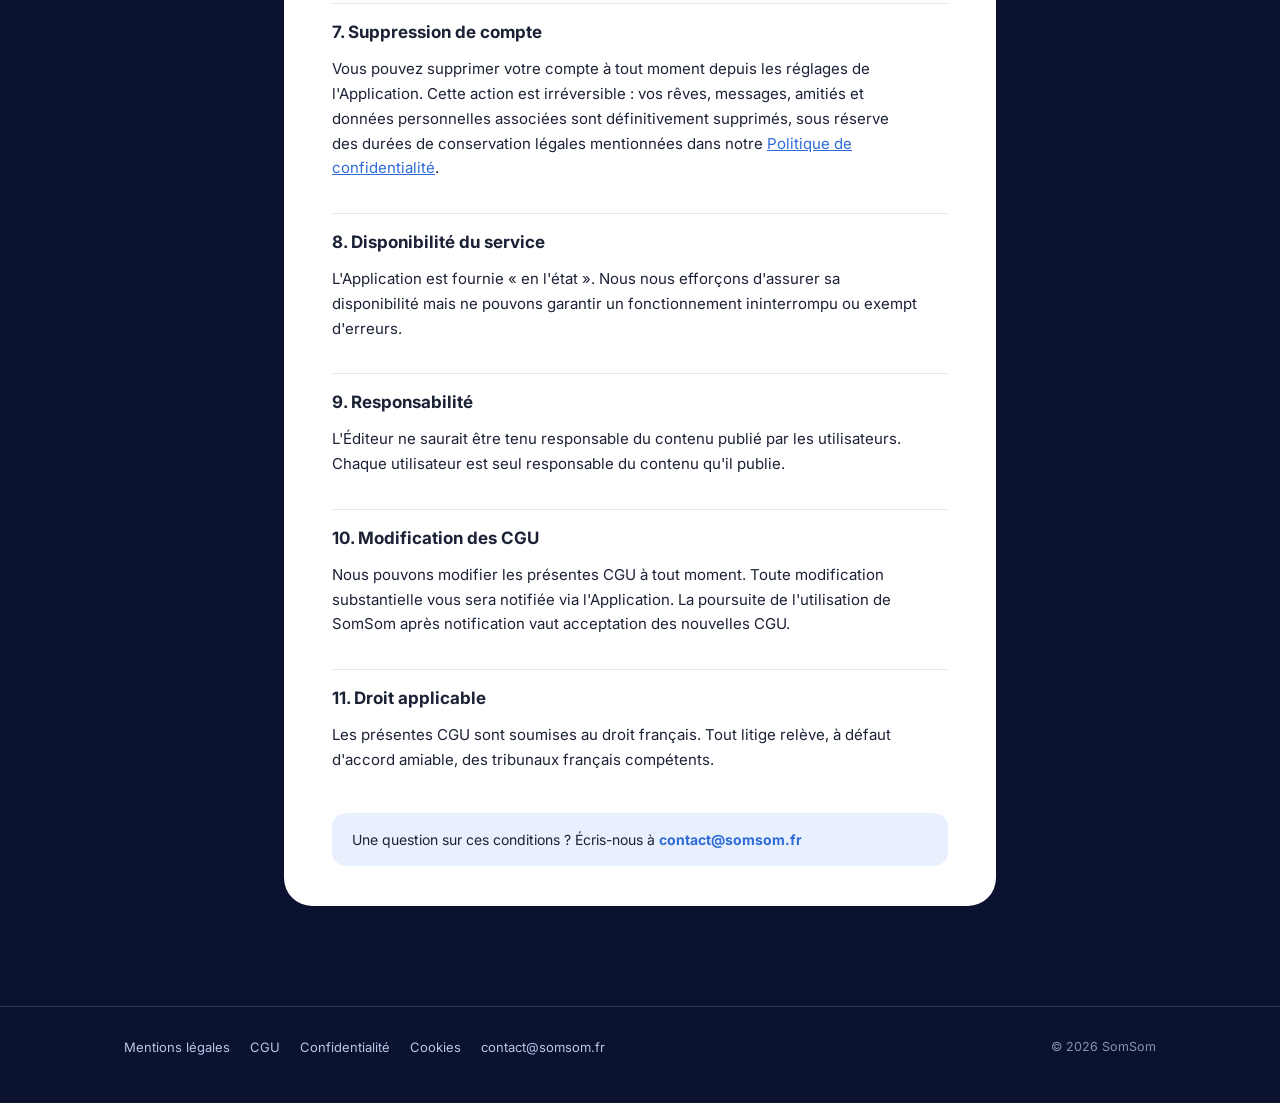
==== commit 7cb905a6: "Remplace l'icône placeholder par le vrai logo SomSom Favicons/apple-touch-icon/manifest régénérés de" ====
--- a/cgu.html
+++ b/cgu.html
@@ -29,7 +29,7 @@
 
 <header class="nav">
   <div class="nav-inner">
-    <a href="index.html" class="brand"><img src="assets/icon.png" alt=""> SomSom</a>
+    <a href="index.html" class="brand">SomSom</a>
     <nav class="links">
       <a href="index.html">Accueil</a>
       <a href="mentions-legales.html">Mentions légales</a>
--- a/styles.css
+++ b/styles.css
@@ -118,7 +118,6 @@
   text-decoration: none;
   color: var(--text-primary);
 }
-.brand img { width: 30px; height: 30px; }
 nav.links {
   display: flex;
   gap: 28px;
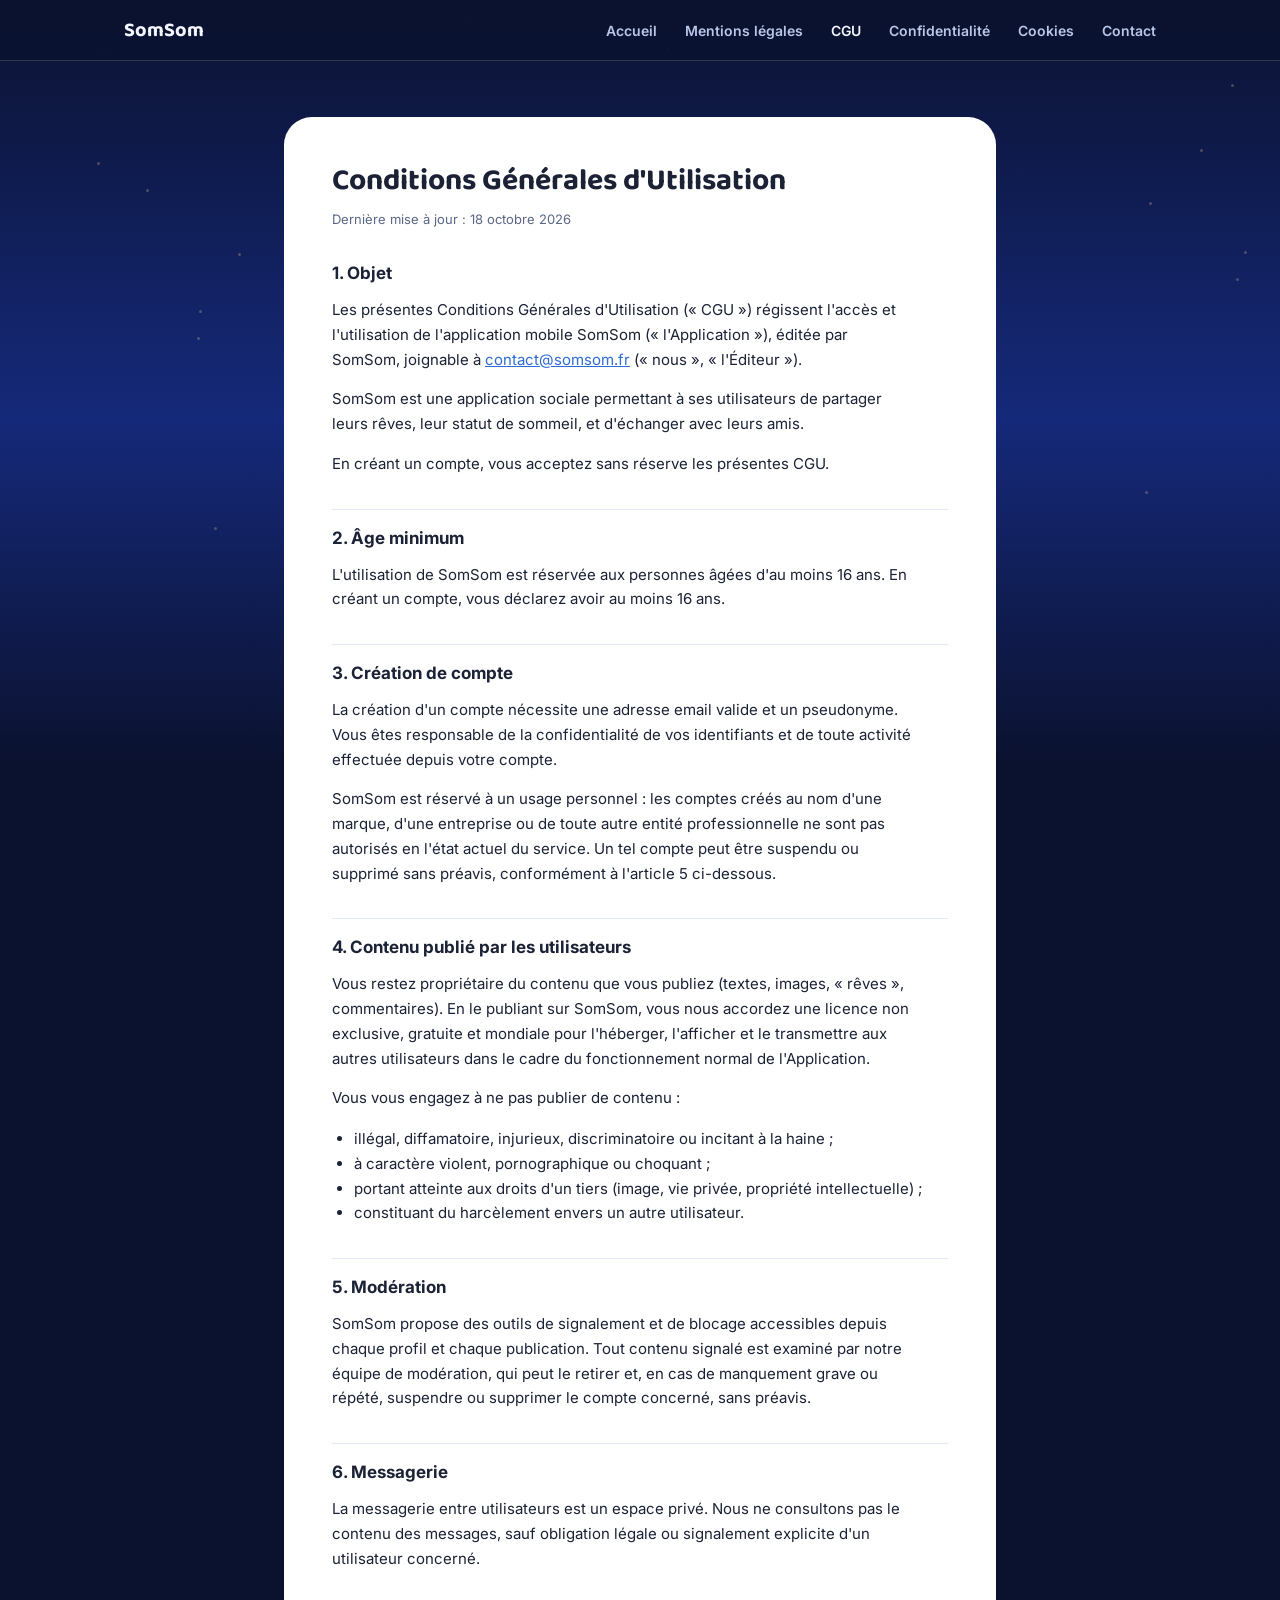
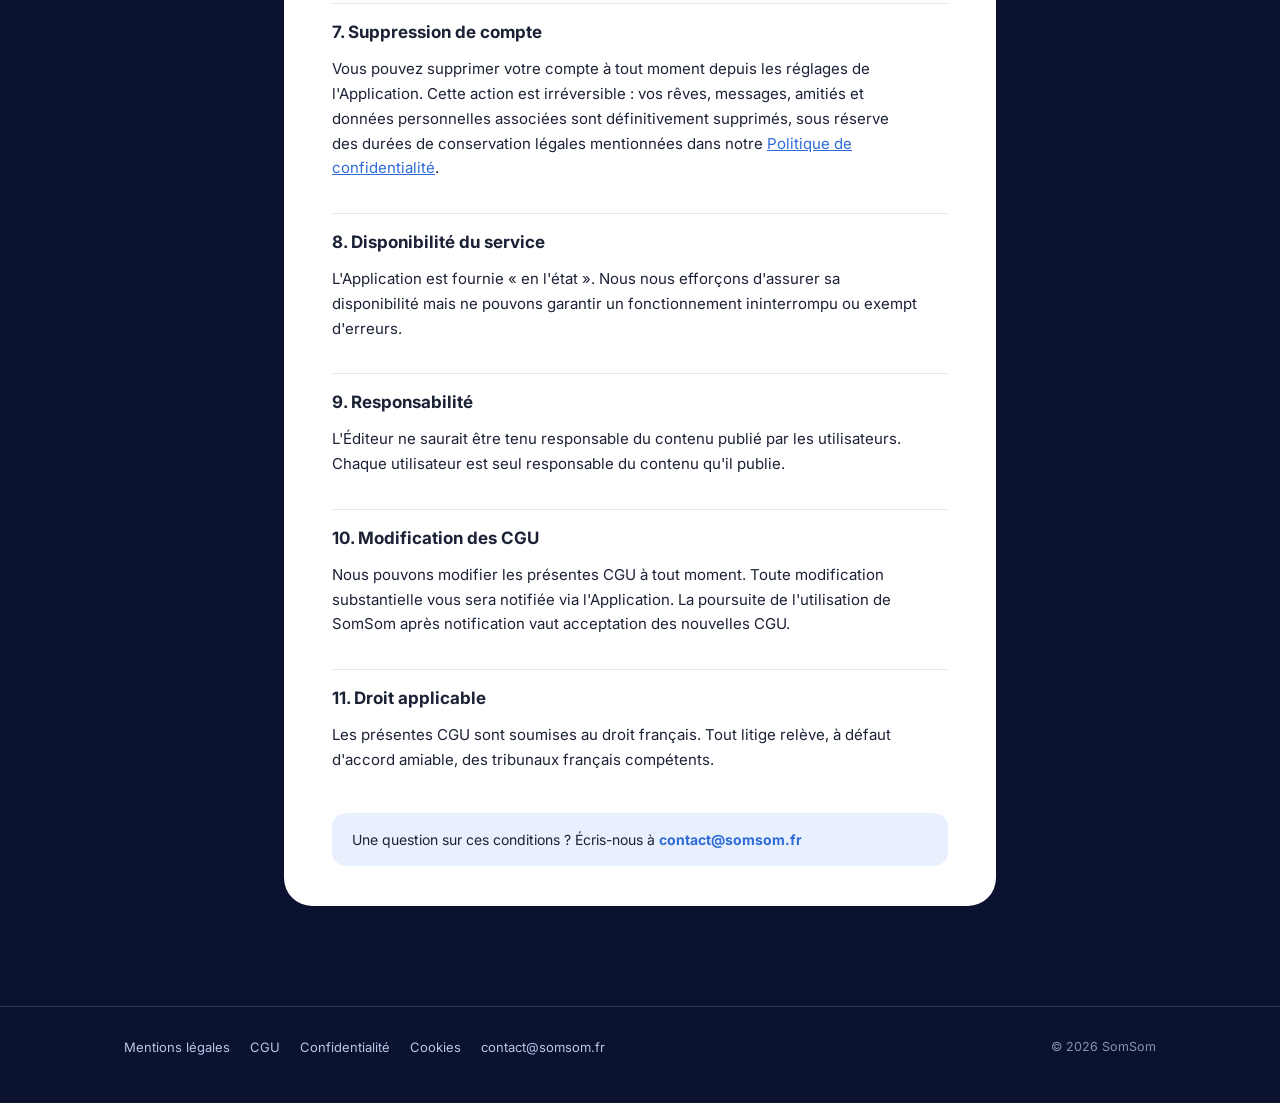
==== commit 5e69b956: "Domaine somsom.fr : liens canoniques, Open Graph et sitemap Co-Authored-By: Claude Opus 5.5 <noreply" ====
--- a/cgu.html
+++ b/cgu.html
@@ -10,11 +10,11 @@
 <link rel="apple-touch-icon" sizes="180x180" href="assets/apple-touch-icon.png">
 <link rel="manifest" href="site.webmanifest">
 <meta name="theme-color" content="#0B1230">
-<link rel="canonical" href="https://dataeasy01.github.io/somsom-site/cgu.html">
+<link rel="canonical" href="https://somsom.fr/cgu.html">
 <meta property="og:title" content="CGU — SomSom">
 <meta property="og:description" content="Conditions Générales d'Utilisation de l'application SomSom.">
-<meta property="og:image" content="https://dataeasy01.github.io/somsom-site/assets/hero.png">
-<meta property="og:url" content="https://dataeasy01.github.io/somsom-site/cgu.html">
+<meta property="og:image" content="https://somsom.fr/assets/hero.png">
+<meta property="og:url" content="https://somsom.fr/cgu.html">
 <meta property="og:type" content="website">
 <meta name="twitter:card" content="summary_large_image">
 <link rel="preconnect" href="https://fonts.googleapis.com">
